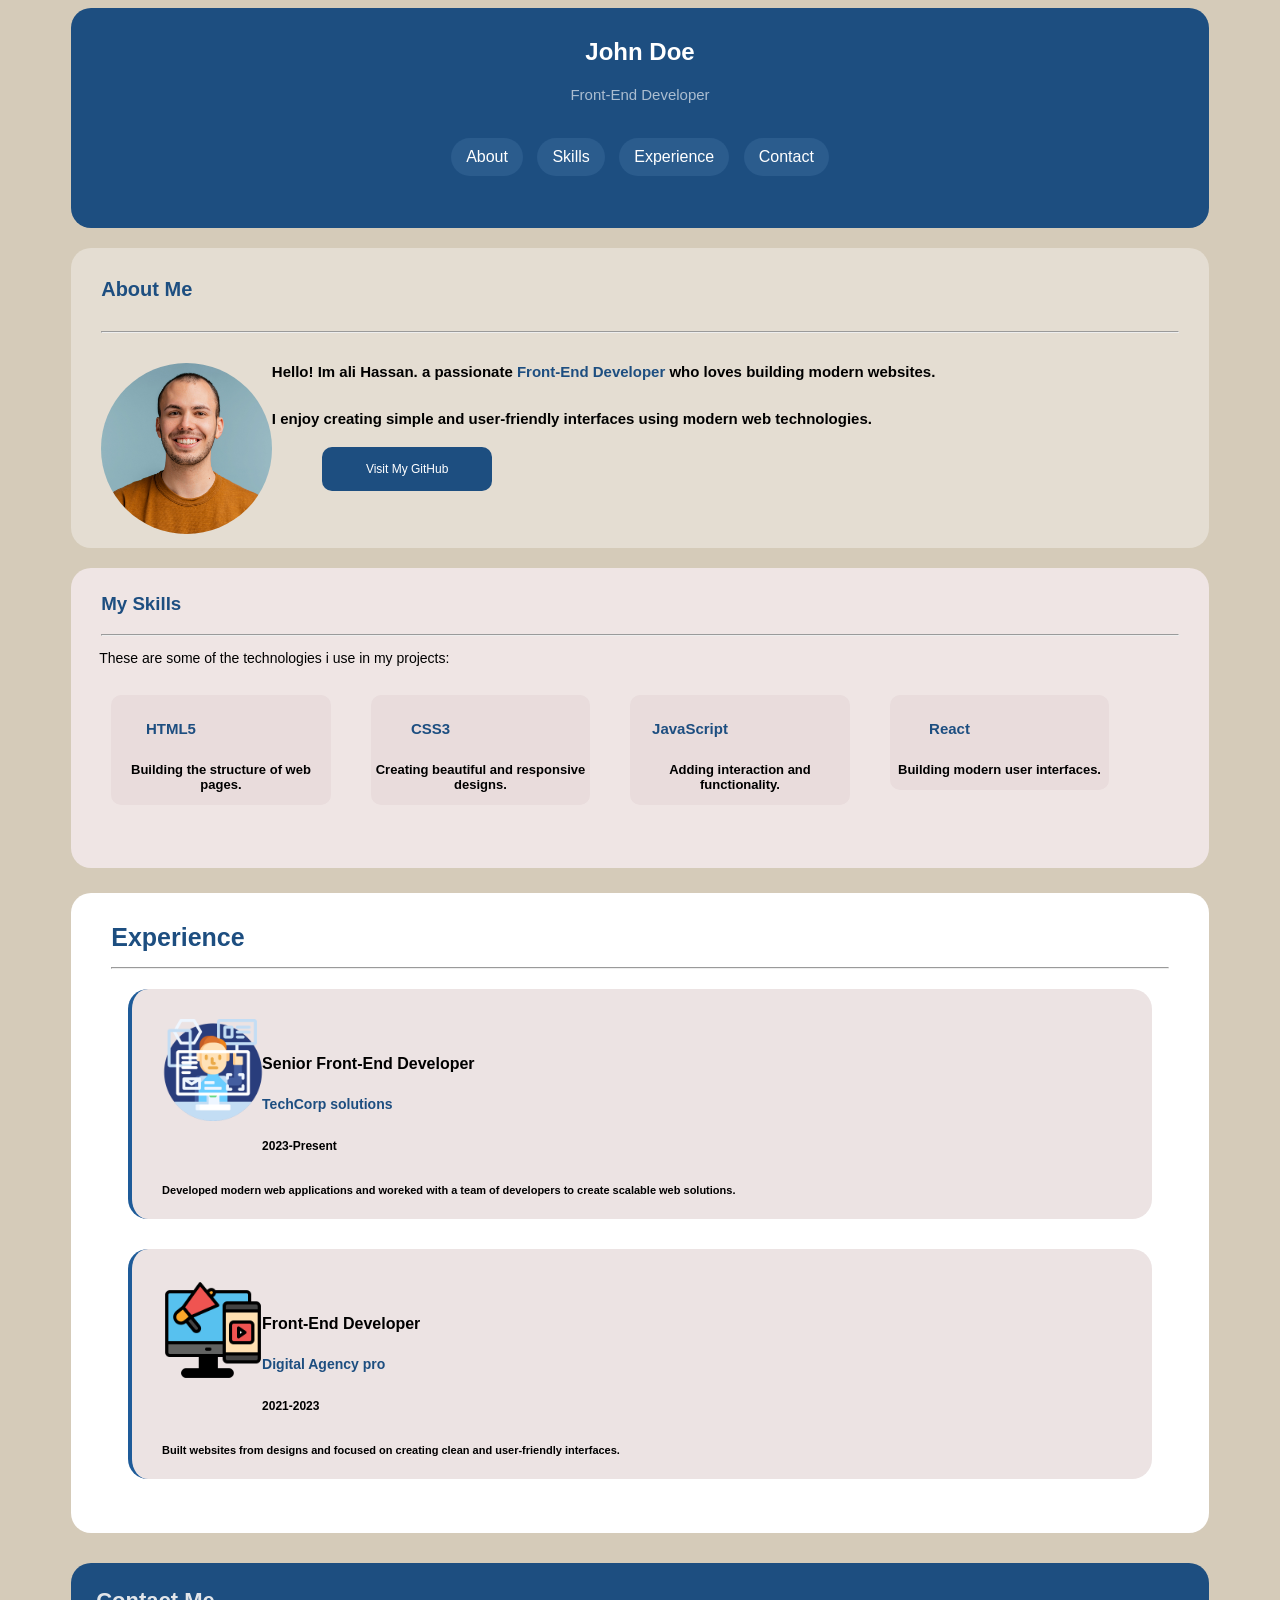
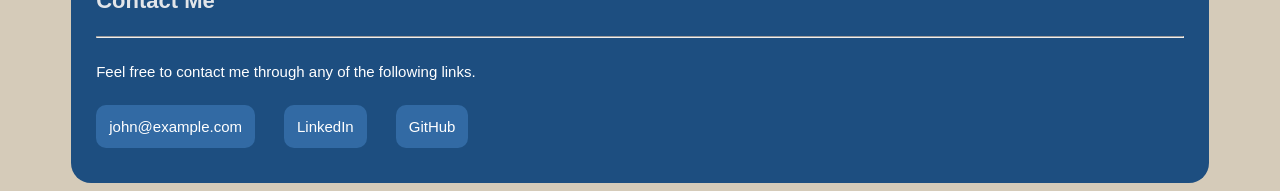
==== index.html @ 5f08489a "Add homepage" ====
<!DOCTYPE html>
<html lang="en">
<head>
    <meta charset="UTF-8">
    <meta name="viewport" content="width=device-width, initial-scale=1.0">
    <title>Assigment 1</title>
    <link rel="stylesheet" href="./Css/Stylee.Css">
</head>
<body>
    

<header>

    <section id="nav">
       <div class="first"> 
    <h1>John Doe</h1>
    <h4>Front-End Developer</h4>
    <a href="#">About</a>
    <a href="#">Skills</a>
    <a href="#">Experience</a>
    <a href="#">Contact</a>
    </div>
    </section>

</header>



<section id="About Me"> 
<div class="second">
<h3>About Me</h3>
<hr>
<img src="./img/Person.jpg" alt="person">
<p>Hello! Im ali Hassan. a passionate <span>Front-End Developer</span> who loves building modern websites. </p>
 <p>I enjoy creating simple and user-friendly interfaces using modern web technologies.</p>
<a href="#">Visit My GitHub</a>
<div class="clear"></div>
</div>




<div class="skills">

<h3>My Skills</h3>
<hr>
<p class="p1">These are some of the technologies i use in my projects:</p>


<div class="language">
<h5>HTML5</h5>
<p>Building the structure of web pages.</p>
</div>

<div class="language">
<h5>CSS3</h5>
<p>Creating beautiful and responsive designs.</p>
</div>

<div class="language">
<h5>JavaScript</h5>
<p>Adding interaction and functionality.</p>
</div>

<div class="language">
<h5>React</h5>
<p>Building modern user interfaces.</p>
</div>

<div class="clear"></div>
</div>
</section>













<section id="Experience">

<div class="third">
    <h3>Experience</h3>
<hr>

<div class="exp-1">
<img src="./img/picture1.png" alt="engineer">
<h4>Senior Front-End Developer</h4>
<h5>TechCorp solutions</h5>
<span>2023-Present</span>
<p>Developed modern web applications and woreked with a team of developers to create scalable web solutions.</p>
</div>



<div class="exp-2">
<img src="./img/picture3.png" alt="computer">
<h4>Front-End Developer</h4>
<h5>Digital Agency pro</h5>
<span>2021-2023</span>
<p>Built websites from designs and focused on creating clean and user-friendly interfaces.</p>
</div>



</div>
</section>









<section id="Contact Me">

<div class="fourth">

<h3>Contact Me</h3>
<hr>


<div class="links">
  <p>Feel free to contact me through any of the following links.</p>
    <a href="#">john@example.com</a>
    <a href="#">LinkedIn</a>
    <a href="#">GitHub</a>
</div>



</div>
</section>












</body>
</html>
---- Css/Stylee.Css ----
*{
    box-sizing: border-box;
}
body{
    background-color: rgba(212, 201, 183, 0.959);
}
.first{
    background-color:rgb(29, 78, 128);
    color: rgb(255, 255, 255);
    width: 90%;
    height: 220px;
    margin: auto;
    text-align: center;
    padding-top: 10px;
    border-radius: 20px; 
    font-family: Arial, Helvetica, sans-serif;
}
.first h4{
font-size: 15px;
font-weight: 100;
color: rgba(255, 255, 255, 0.63);
}
.first a{
    color: white;
    text-decoration: none;
    display: inline-block;
    margin: 15px 5px;
    background-color:#2b5c8d ;  
    padding: 10px 15px;
    border-radius: 20px;
}


.second{
    background-color: rgba(255, 255, 255, 0.349);
    width: 90%;
    height: 300px;
    margin: auto;
    border-radius: 20px;
}
.second h3{
   color:  rgb(29, 78, 128);
   padding-top: 30px;
   padding-left: 30px;
   font-size: 20px;
   font-family: Arial, Helvetica, sans-serif;
   font-weight: 700;
}
.second hr{
    margin:  30px;
}
.second img{
width: 15%;
border-radius: 50%;
float: left;
margin: auto; 
margin-left: 30px;
}
.second span{
    color:rgb(29, 78, 128) ;
}
.second p{
   margin-top: 30px;
   margin-left:200px ;
  font-size: 15px;
  font-weight: 600;
  font-family: Arial, Helvetica, sans-serif;
}

 .second a{
    background-color:rgb(29, 78, 128);
    color: white;
    text-decoration: none;
    display: inline-block;
    width: 15%; 
    text-align: center;
    margin-left: 50px;
    margin-top: 5px;
    padding: 15px 15px;
    font-size: 12px;
    font-family: Arial, Helvetica, sans-serif;
    border-radius: 10px;
 }
.clear{
    clear: both;
}



.skills{
background-color: rgba(241, 231, 231, 0.959);
width: 90%;
margin: auto;
border-radius: 20px;
height: 300px;
padding: 15px 20px;
margin-top: 20px;
}
.skills  h3{
    margin-top: 10px;
    margin-left: 10px;
    color:rgb(29, 78, 128) ;
    font-family: Arial, Helvetica, sans-serif;
}
.skills hr{
    margin: 10px;
}
.skills .p1{
    font-family: Arial, Helvetica, sans-serif;
    margin-left: 8px;
    font-size: 14px;
}
.skills .language{
background-color: rgb(233, 220, 220);
width: 20%;
float: left;
margin: auto;
text-align: center;
border-radius: 10px;
margin: 15px 20px;
padding: 0px 5px;
}
.skills .language h5{
    margin-right: 100px;
    font-family: Arial, Helvetica, sans-serif;
    color:rgb(29, 78, 128);
    font-size: 15px;
}
.skills .language p{
    font-family: Arial, Helvetica, sans-serif;
    font-size: 13px;
    font-weight: 700;
}
.clear{
    clear: both;
}


.third{
    background-color: white;
    height: 640px;
    width: 90%;
    margin: auto;
    border-radius: 20px;
}
.third hr{
    margin: -10px 40px;
}
.third h3{
    font-size: 25px;
    font-family: Arial, Helvetica, sans-serif;
    padding-top: 30px;
    margin-left: 40px;
    color:rgb(29, 78, 128);
}
.exp-1{
background-color: rgb(236, 227, 227);
height: 230px;  
width: 90%;  
margin:30px auto;
border-radius: 20px;
border: 4px solid rgb(30, 91, 153);
border-top: none;
border-right: none;
border-bottom: none; 
}
.exp-2{
background-color: rgb(236, 227, 227);
height: 230px;
width: 90%;
margin: auto;
border-radius: 20px;
border: 4px solid rgb(30, 91, 153);
border-top: none;
border-right: none;
border-bottom: none; 
}
.exp-1 img{
    width: 10%;
    margin: 30px 30px;
}
.exp-2 img{
    width: 10%;
    margin: 30px 30px;
}
.exp-1 h4{
    margin-left: 130px; 
    margin-top: -100px;
    font-family: Arial, Helvetica, sans-serif;
}
.exp-2 h4{
    margin-left: 130px; 
    margin-top: -100px;
    font-family: Arial, Helvetica, sans-serif;
}
.exp-1 h5{
    margin-left: 130px;
    font-family: Arial, Helvetica, sans-serif;
    color: rgb(29, 78, 128);
    font-size: 14px;
}
.exp-2 h5{
    margin-left: 130px;
    font-family: Arial, Helvetica, sans-serif;
    color: rgb(29, 78, 128);
    font-size: 14px;
}
.exp-1 span{
    margin-left: 130px;
    font-family: Arial, Helvetica, sans-serif;
    font-size: 12px;
    font-weight: 700;
}
.exp-2 span{
    margin-left: 130px;
    font-family: Arial, Helvetica, sans-serif;
    font-size: 12px;
    font-weight: 700;
}
.exp-1 p{
    font-family: Arial, Helvetica, sans-serif;
    font-size: 11px;
    font-weight: 700;
    margin: 30px 30px;
}
.exp-2 p{
    font-family: Arial, Helvetica, sans-serif;
    font-size: 11px;
    font-weight: 700;
    margin: 30px 30px;
}







.fourth{
   background-color: rgb(29, 78, 128);
    width: 90%;
    margin: auto;
    height: 220px;
    border-radius: 20px;
    margin-top: 30px;
}
.fourth h3{
    font-family: Arial, Helvetica, sans-serif;
    color: rgb(226, 229, 233);
    padding-top: 25px;
    margin-left: 25px;
    font-size: 22px;
}
.fourth hr{
    margin: 0px 25px;
}
.links p{
    margin: 25px 25px;
    font-family: Arial, Helvetica, sans-serif;
    color: white;
    font-size: 15px;
}
.links a{
    background-color: #3c78b4b2;
    color: white;
    text-decoration: none;
    display: inline-block; 
    margin-left: 25px;
    font-family: Arial, Helvetica, sans-serif;
    padding: 13px 13px;
    font-size: 15px;
    border-radius: 10px;
}
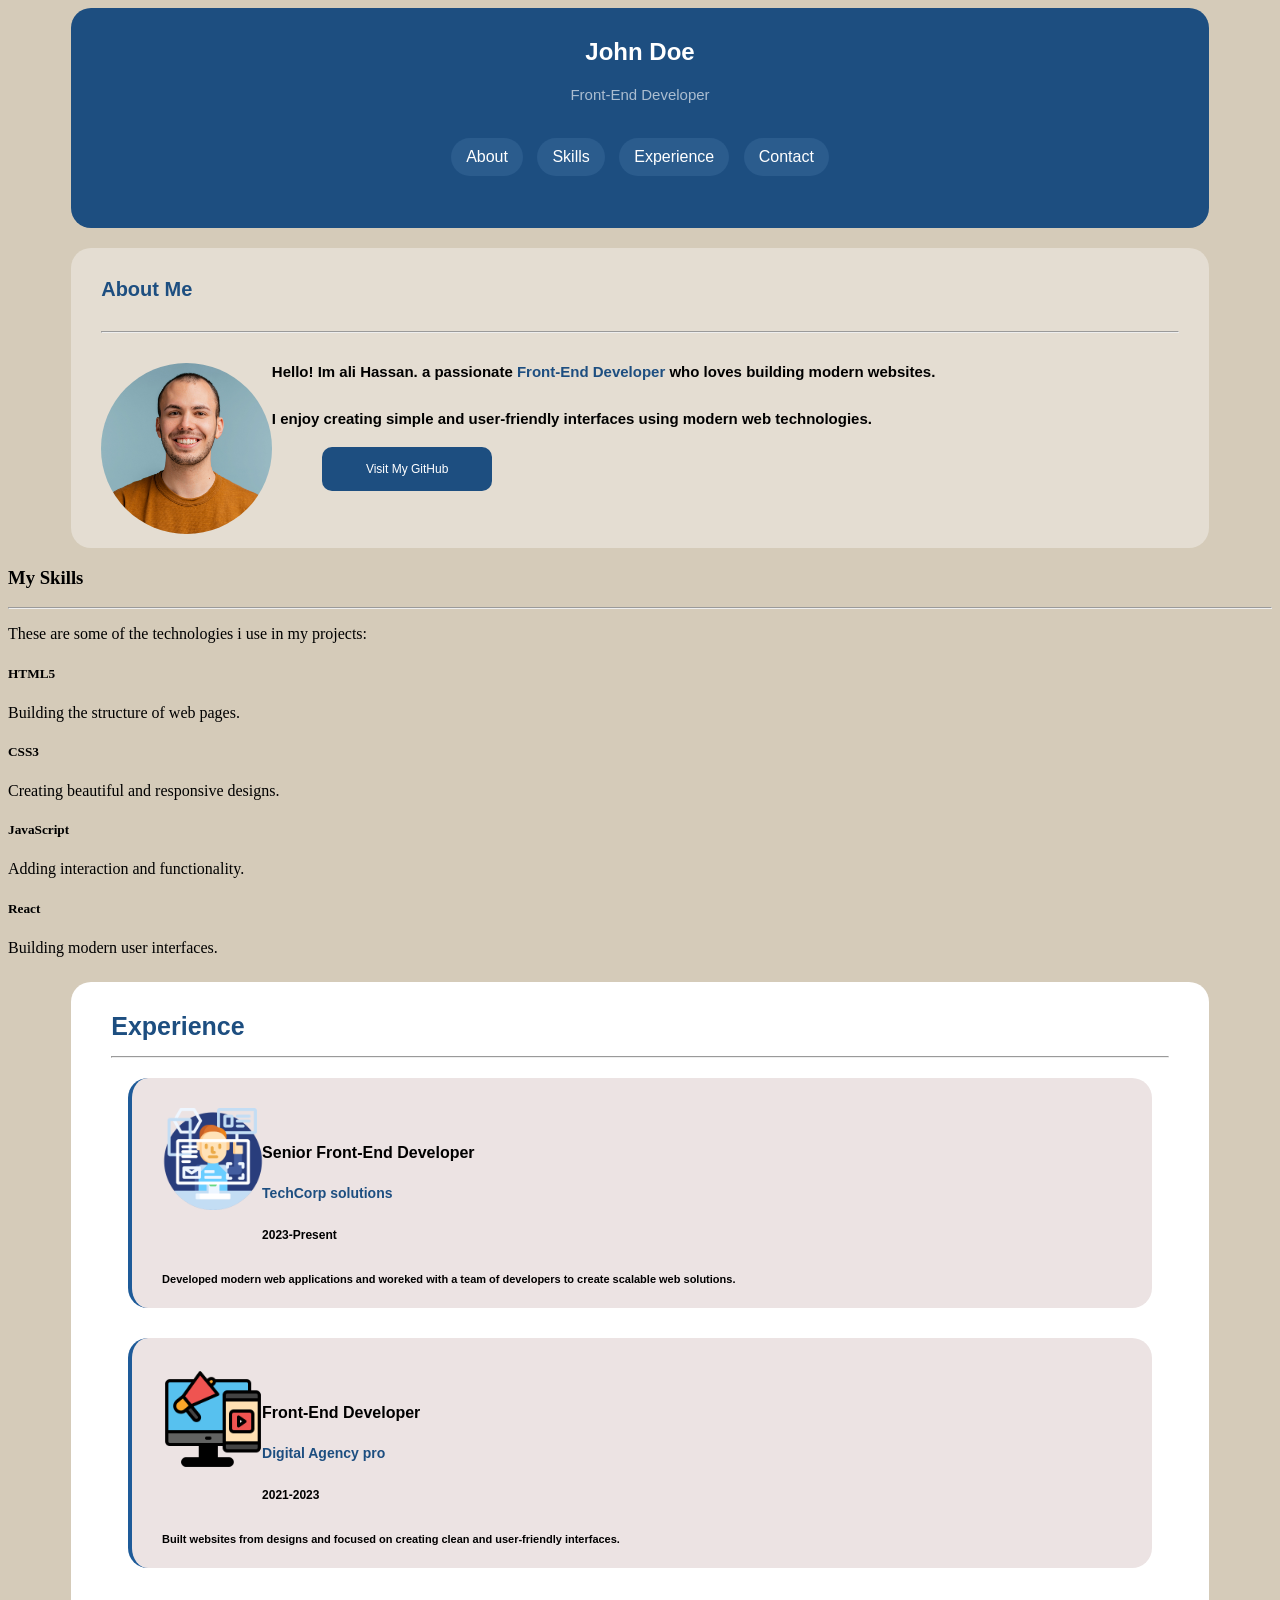
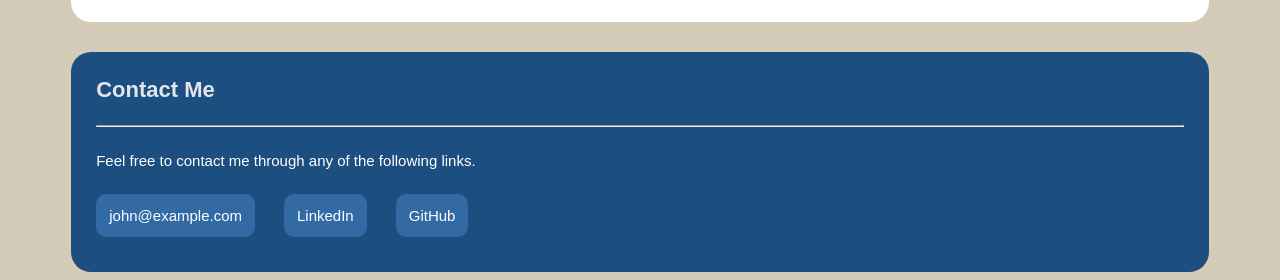
==== commit 6a1009bc: "update id" ====
--- a/index.html
+++ b/index.html
@@ -15,10 +15,10 @@
        <div class="first"> 
     <h1>John Doe</h1>
     <h4>Front-End Developer</h4>
-    <a href="#">About</a>
-    <a href="#">Skills</a>
-    <a href="#">Experience</a>
-    <a href="#">Contact</a>
+    <a href="#About Me">About</a>
+    <a href="#skills">Skills</a>
+    <a href="#Experience">Experience</a>
+    <a href="#Contact Me">Contact</a>
     </div>
     </section>
 
@@ -40,7 +40,7 @@
 
 
 
-<div class="skills">
+<div id="skills">
 
 <h3>My Skills</h3>
 <hr>
